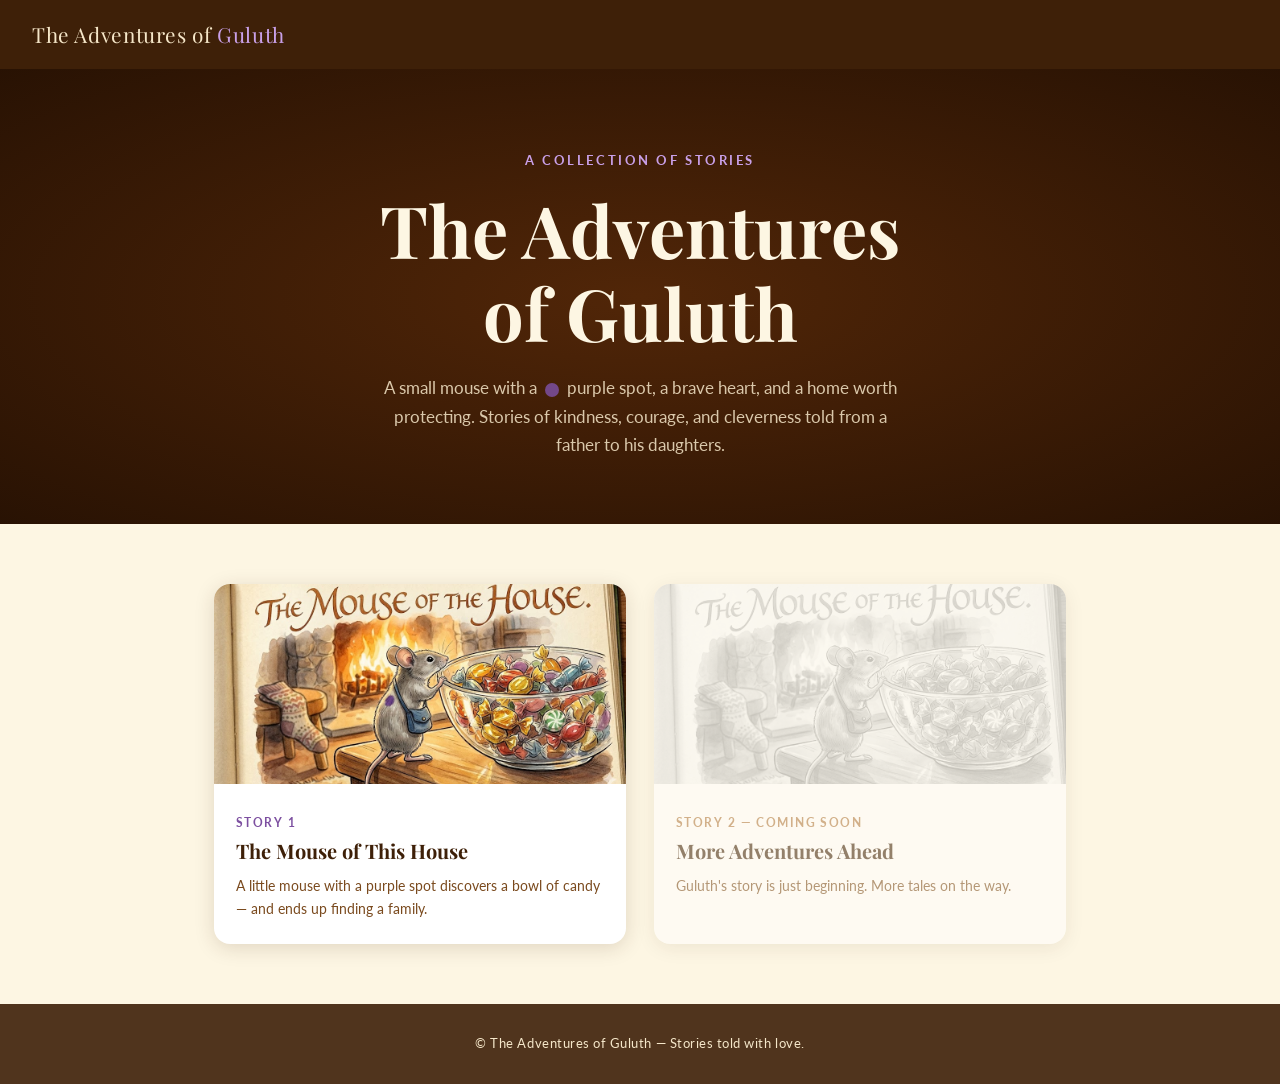
==== index.html @ 62d599ea "Initial commit: Adventures of Guluth - Story 1" ====
<!DOCTYPE html>
<html lang="en">
<head>
  <meta charset="UTF-8" />
  <meta name="viewport" content="width=device-width, initial-scale=1.0" />
  <title>The Adventures of Guluth</title>
  <link rel="stylesheet" href="css/style.css" />
</head>
<body>

  <!-- HEADER -->
  <header class="site-header">
    <a class="logo" href="index.html">The Adventures of <span>Guluth</span></a>
  </header>

  <!-- HERO -->
  <section class="collection-hero">
    <p class="hero-eyebrow">A Collection of Stories</p>
    <h1>The Adventures<br>of Guluth</h1>
    <p class="tagline">
      A small mouse with a <span class="purple-spot"></span> purple spot,
      a brave heart, and a home worth protecting.
      Stories of kindness, courage, and cleverness
      told from a father to his daughters.
    </p>
  </section>

  <!-- STORIES GRID -->
  <main class="stories-grid">

    <!-- Story 1 -->
    <a class="story-card" href="story1.html">
      <img src="images/story1/title-candy.jpg" alt="Guluth and the candy bowl" />
      <div class="story-card-body">
        <p class="card-number">Story 1</p>
        <h2>The Mouse of This House</h2>
        <p>A little mouse with a purple spot discovers a bowl of candy — and ends up finding a family.</p>
      </div>
    </a>

    <!-- Coming Soon -->
    <div class="story-card coming-soon">
      <img src="images/story1/title-candy.jpg" alt="Coming soon" style="filter:grayscale(1) opacity(0.4);" />
      <div class="story-card-body">
        <p class="card-number">Story 2 — Coming Soon</p>
        <h2>More Adventures Ahead</h2>
        <p>Guluth's story is just beginning. More tales on the way.</p>
      </div>
    </div>

  </main>

  <!-- FOOTER -->
  <footer class="site-footer">
    &copy; The Adventures of Guluth &mdash; Stories told with love.
  </footer>

</body>
</html>
---- css/style.css ----
/* ============================================
   THE ADVENTURES OF GULUTH
   Warm storybook styles
   ============================================ */

@import url('https://fonts.googleapis.com/css2?family=Playfair+Display:ital,wght@0,400;0,700;1,400&family=Lato:wght@300;400;700&display=swap');

:root {
  --cream: #fdf6e3;
  --parchment: #f5e6c8;
  --brown-dark: #3e2008;
  --brown-mid: #7a4a1e;
  --brown-light: #b07842;
  --orange-warm: #c96a2a;
  --purple: #7c4fa0;
  --purple-light: #e8d8f5;
  --shadow: rgba(62, 32, 8, 0.15);
}

* {
  box-sizing: border-box;
  margin: 0;
  padding: 0;
}

html {
  scroll-behavior: smooth;
}

body {
  background-color: var(--cream);
  color: var(--brown-dark);
  font-family: 'Lato', Georgia, serif;
  font-size: 18px;
  line-height: 1.8;
}

/* ---- HEADER ---- */
.site-header {
  background: var(--brown-dark);
  padding: 16px 32px;
  display: flex;
  align-items: center;
  justify-content: space-between;
  flex-wrap: wrap;
  gap: 12px;
}

.site-header .logo {
  font-family: 'Playfair Display', serif;
  font-size: 1.3rem;
  color: var(--parchment);
  text-decoration: none;
  letter-spacing: 0.03em;
}

.site-header .logo span {
  color: #c9a0e8;
}

/* ---- CONTROLS BAR (lang + read-aloud) ---- */
.controls-bar {
  display: flex;
  align-items: center;
  gap: 12px;
  flex-wrap: wrap;
}

.lang-toggle {
  display: flex;
  border: 2px solid var(--parchment);
  border-radius: 20px;
  overflow: hidden;
}

.lang-toggle button {
  background: transparent;
  border: none;
  color: var(--parchment);
  padding: 5px 14px;
  font-family: 'Lato', sans-serif;
  font-size: 0.85rem;
  font-weight: 700;
  cursor: pointer;
  letter-spacing: 0.05em;
  transition: background 0.2s, color 0.2s;
}

.lang-toggle button.active {
  background: var(--parchment);
  color: var(--brown-dark);
}

.read-aloud-btn {
  background: var(--purple);
  color: white;
  border: none;
  border-radius: 20px;
  padding: 7px 18px;
  font-family: 'Lato', sans-serif;
  font-size: 0.85rem;
  font-weight: 700;
  cursor: pointer;
  display: flex;
  align-items: center;
  gap: 7px;
  transition: background 0.2s, transform 0.1s;
}

.read-aloud-btn:hover {
  background: #5e3680;
}

.read-aloud-btn:active {
  transform: scale(0.97);
}

.read-aloud-btn .icon {
  font-size: 1rem;
}

.read-aloud-btn.playing {
  background: var(--orange-warm);
}

/* ---- STORY HERO ---- */
.story-hero {
  position: relative;
  width: 100%;
}

.story-hero img {
  width: 100%;
  height: auto;
  display: block;
}

.story-hero-overlay {
  position: absolute;
  bottom: 0;
  left: 0;
  right: 0;
  background: linear-gradient(transparent, rgba(32, 12, 2, 0.85));
  padding: 40px 48px 36px;
}

.story-label {
  font-family: 'Lato', sans-serif;
  font-size: 0.8rem;
  font-weight: 700;
  letter-spacing: 0.15em;
  text-transform: uppercase;
  color: #c9a0e8;
  margin-bottom: 8px;
}

.story-hero-title {
  font-family: 'Playfair Display', serif;
  font-size: clamp(1.8rem, 5vw, 3.2rem);
  color: var(--cream);
  line-height: 1.2;
}

/* ---- STORY BODY ---- */
.story-container {
  max-width: 760px;
  margin: 0 auto;
  padding: 48px 24px 80px;
}

.story-section {
  margin-bottom: 36px;
}

.story-section p {
  font-family: 'Lato', sans-serif;
  font-size: 1.05rem;
  line-height: 1.9;
  color: var(--brown-dark);
  margin-bottom: 20px;
}

.story-section p em {
  font-style: italic;
  color: var(--brown-mid);
}

.story-section p strong {
  font-weight: 700;
}

/* ---- STORY IMAGES ---- */
.story-image {
  margin: 36px 0;
  text-align: center;
}

.story-image img {
  max-width: 100%;
  width: 600px;
  border-radius: 12px;
  box-shadow: 0 6px 28px var(--shadow);
  border: 4px solid var(--parchment);
}

/* ---- DAD'S QUESTION ---- */
.dads-question {
  background: var(--purple-light);
  border-left: 5px solid var(--purple);
  border-radius: 0 12px 12px 0;
  padding: 20px 24px;
  margin: 36px 0;
}

.dads-question .dq-label {
  font-family: 'Lato', sans-serif;
  font-size: 0.75rem;
  font-weight: 700;
  letter-spacing: 0.12em;
  text-transform: uppercase;
  color: var(--purple);
  margin-bottom: 8px;
}

.dads-question p {
  font-family: 'Playfair Display', serif;
  font-style: italic;
  font-size: 1.05rem;
  color: var(--brown-dark);
  line-height: 1.7;
  margin: 0;
}

/* ---- DIALOGUE ---- */
.dialogue {
  padding-left: 20px;
  border-left: 3px solid var(--parchment);
  margin: 16px 0;
  color: var(--brown-mid);
}

/* ---- THE END ---- */
.story-end {
  text-align: center;
  margin-top: 56px;
  padding-top: 40px;
  border-top: 2px solid var(--parchment);
}

.story-end .end-text {
  font-family: 'Playfair Display', serif;
  font-size: 1.6rem;
  font-style: italic;
  color: var(--brown-mid);
}

.story-end .purple-dot {
  display: inline-block;
  width: 18px;
  height: 18px;
  background: var(--purple);
  border-radius: 50%;
  margin: 20px auto 0;
}

/* ---- NAVIGATION ---- */
.story-nav {
  display: flex;
  justify-content: space-between;
  align-items: center;
  max-width: 760px;
  margin: 0 auto;
  padding: 0 24px 60px;
  gap: 16px;
}

.story-nav a,
.story-nav button {
  font-family: 'Lato', sans-serif;
  font-size: 0.9rem;
  font-weight: 700;
  color: var(--brown-mid);
  text-decoration: none;
  background: none;
  border: 2px solid var(--parchment);
  border-radius: 24px;
  padding: 10px 22px;
  cursor: pointer;
  transition: border-color 0.2s, color 0.2s, background 0.2s;
}

.story-nav a:hover,
.story-nav button:hover {
  background: var(--parchment);
  color: var(--brown-dark);
  border-color: var(--brown-light);
}

/* ---- FOOTER ---- */
.site-footer {
  background: var(--brown-dark);
  color: var(--parchment);
  text-align: center;
  padding: 28px 24px;
  font-size: 0.82rem;
  letter-spacing: 0.04em;
  opacity: 0.9;
}

.site-footer a {
  color: #c9a0e8;
  text-decoration: none;
}

/* ============================================
   INDEX / LANDING PAGE
   ============================================ */

.collection-hero {
  background: var(--brown-dark);
  text-align: center;
  padding: 80px 24px 64px;
  position: relative;
  overflow: hidden;
}

.collection-hero::before {
  content: '';
  position: absolute;
  inset: 0;
  background: radial-gradient(ellipse at center, #5e2a08 0%, #1a0900 100%);
  opacity: 0.6;
}

.collection-hero > * {
  position: relative;
}

.collection-hero .hero-eyebrow {
  font-size: 0.8rem;
  font-weight: 700;
  letter-spacing: 0.2em;
  text-transform: uppercase;
  color: #c9a0e8;
  margin-bottom: 16px;
}

.collection-hero h1 {
  font-family: 'Playfair Display', serif;
  font-size: clamp(2.4rem, 7vw, 4.5rem);
  color: var(--cream);
  line-height: 1.15;
  margin-bottom: 20px;
}

.collection-hero .tagline {
  font-size: 1.05rem;
  color: var(--parchment);
  max-width: 520px;
  margin: 0 auto;
  opacity: 0.85;
  line-height: 1.7;
}

.purple-spot {
  display: inline-block;
  width: 14px;
  height: 14px;
  background: var(--purple);
  border-radius: 50%;
  vertical-align: middle;
  margin: 0 4px;
}

.stories-grid {
  max-width: 900px;
  margin: 60px auto;
  padding: 0 24px;
  display: grid;
  grid-template-columns: repeat(auto-fill, minmax(280px, 1fr));
  gap: 28px;
}

.story-card {
  background: white;
  border-radius: 16px;
  overflow: hidden;
  box-shadow: 0 4px 20px var(--shadow);
  text-decoration: none;
  color: inherit;
  transition: transform 0.2s, box-shadow 0.2s;
  display: block;
}

.story-card:hover {
  transform: translateY(-4px);
  box-shadow: 0 10px 32px var(--shadow);
}

.story-card img {
  width: 100%;
  height: 200px;
  object-fit: cover;
}

.story-card-body {
  padding: 20px 22px 24px;
}

.story-card-body .card-number {
  font-size: 0.75rem;
  font-weight: 700;
  letter-spacing: 0.12em;
  text-transform: uppercase;
  color: var(--purple);
  margin-bottom: 6px;
}

.story-card-body h2 {
  font-family: 'Playfair Display', serif;
  font-size: 1.25rem;
  color: var(--brown-dark);
  margin-bottom: 10px;
  line-height: 1.3;
}

.story-card-body p {
  font-size: 0.9rem;
  color: var(--brown-mid);
  line-height: 1.6;
}

.story-card.coming-soon {
  opacity: 0.55;
  pointer-events: none;
  cursor: default;
}

.story-card.coming-soon .story-card-body .card-number {
  color: var(--brown-light);
}

/* ---- RESPONSIVE ---- */
@media (max-width: 600px) {
  .story-hero-overlay {
    padding: 24px 20px 20px;
  }

  .story-container {
    padding: 32px 16px 60px;
  }

  .story-nav {
    padding: 0 16px 48px;
    flex-direction: column;
    align-items: stretch;
    text-align: center;
  }
}
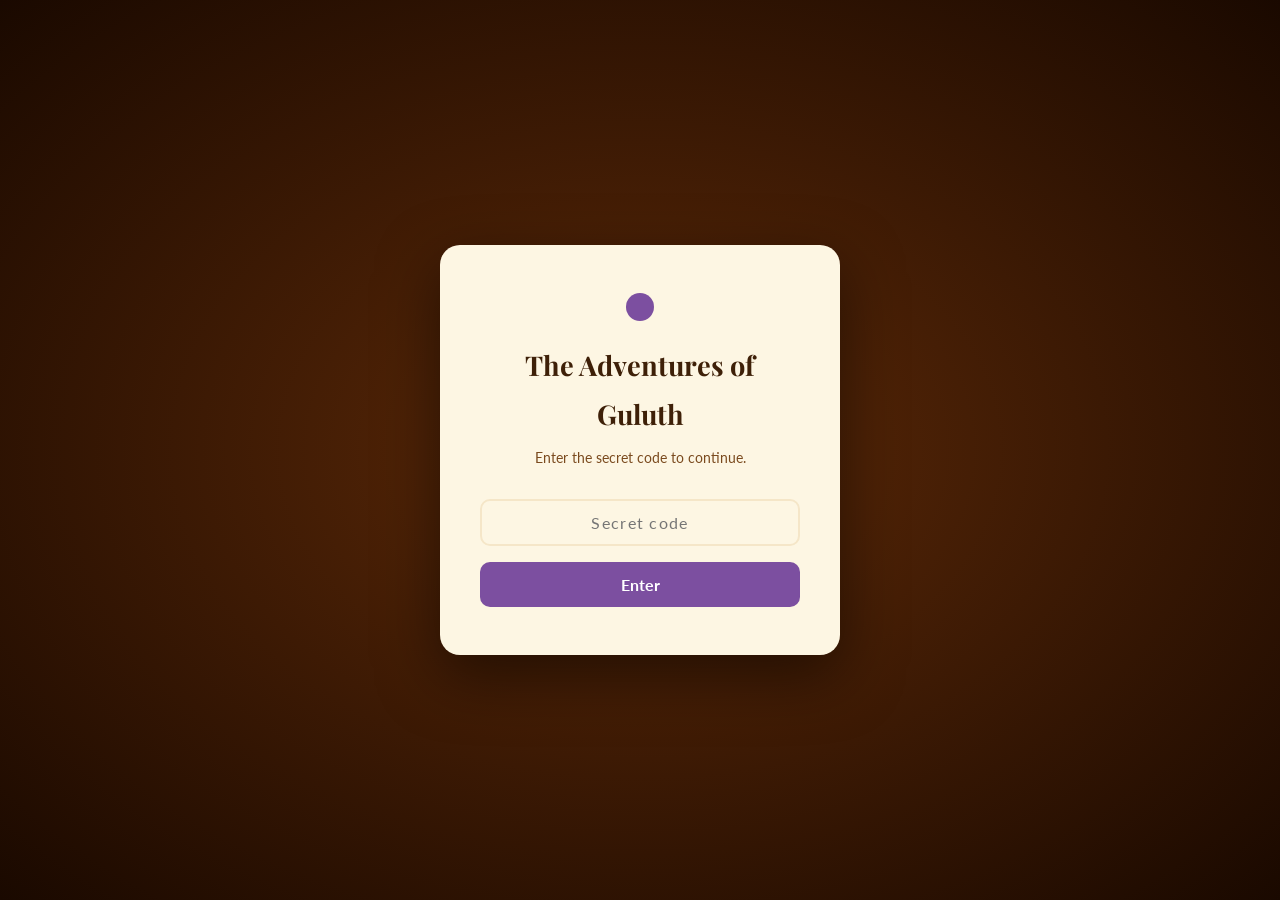
==== commit 26135276: "Add password gate and scraper protection" ====
--- a/index.html
+++ b/index.html
@@ -5,6 +5,8 @@
   <meta name="viewport" content="width=device-width, initial-scale=1.0" />
   <title>The Adventures of Guluth</title>
   <link rel="stylesheet" href="css/style.css" />
+  <script src="js/auth.js"></script>
+  <script>requireAuth();</script>
 </head>
 <body>
 
